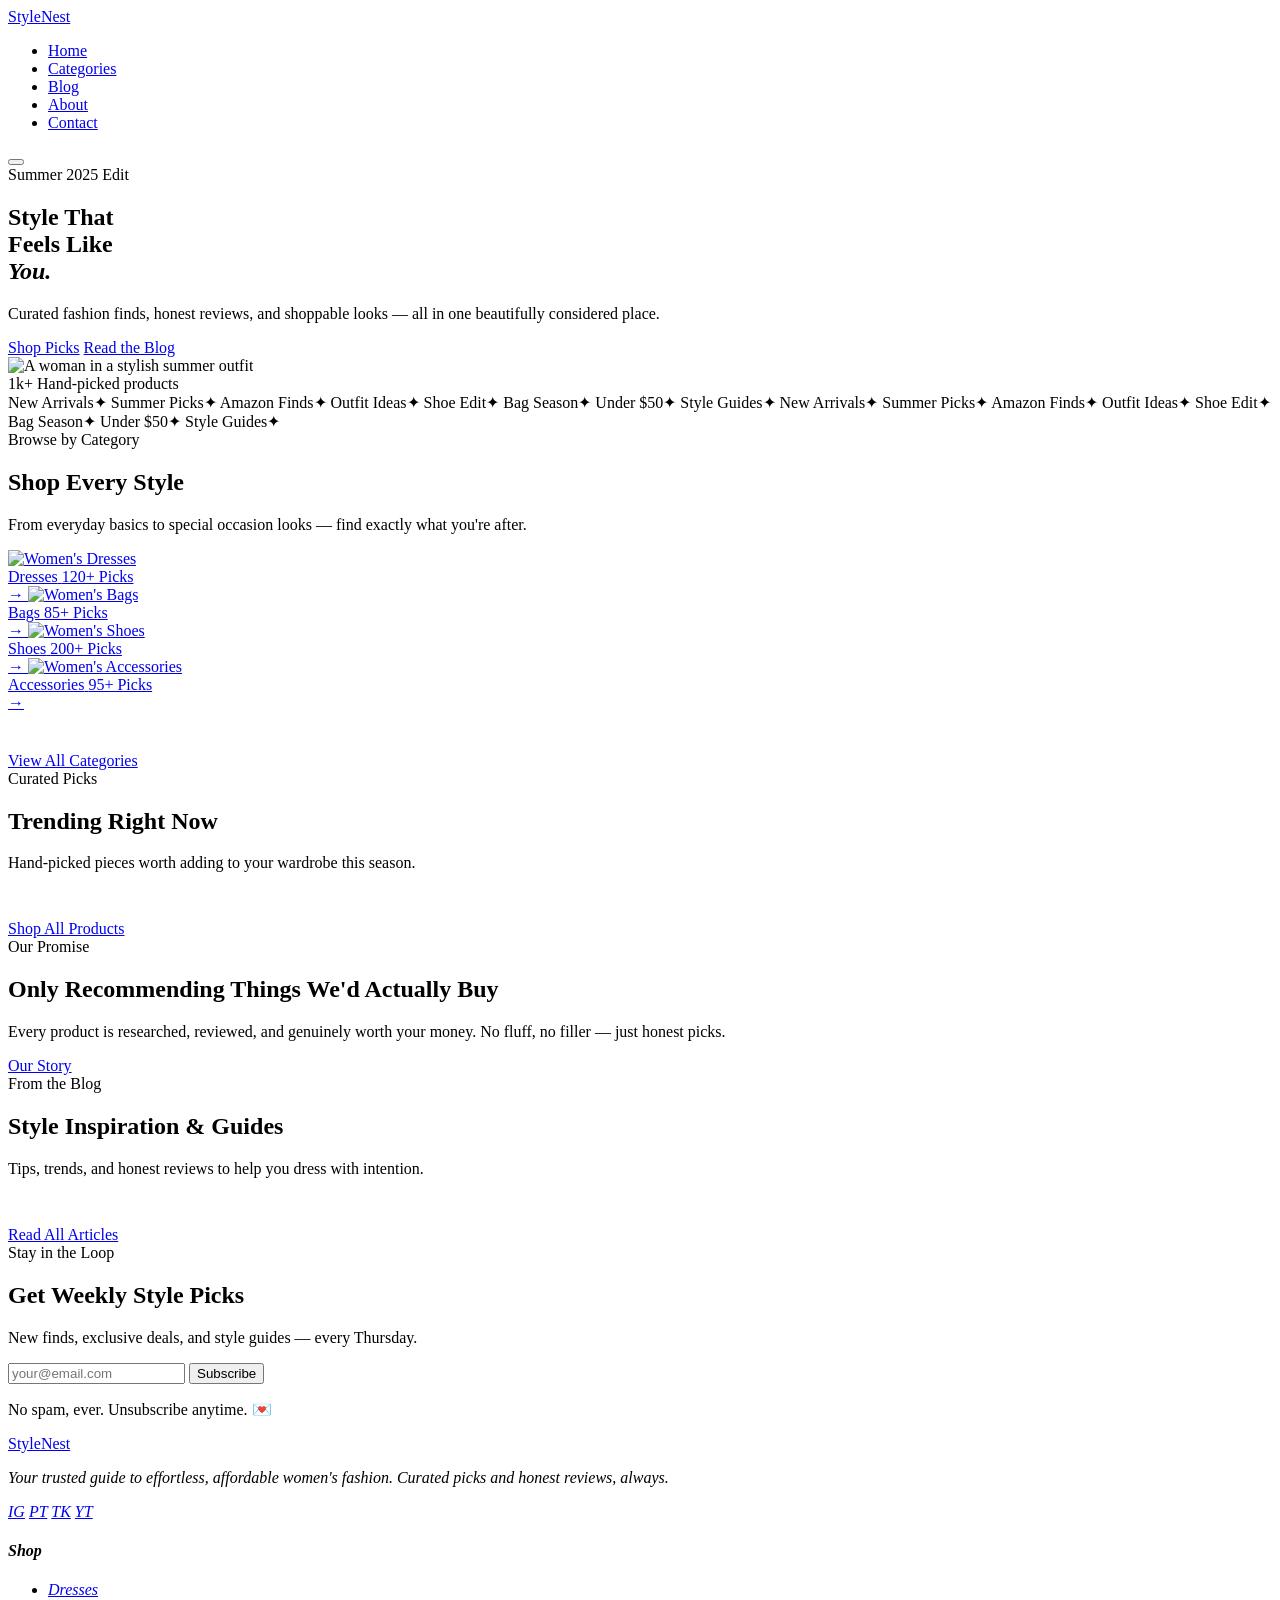
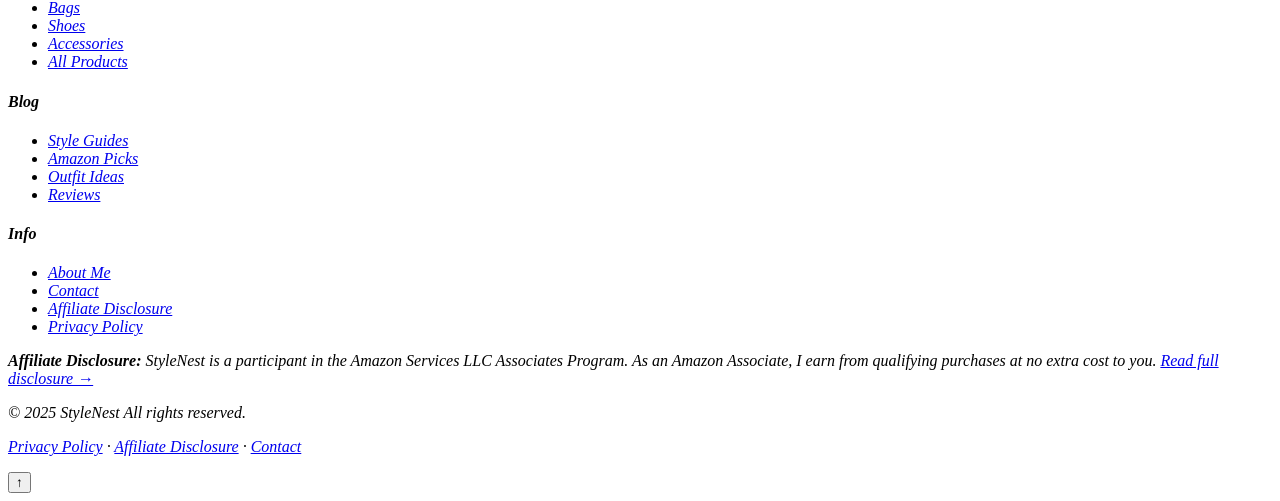
==== index.html @ e0bdcfa0 "Add files via upload" ====
<!DOCTYPE html>
<html lang="en">
<head>
  <meta charset="UTF-8">
  <meta name="viewport" content="width=device-width, initial-scale=1.0">
  <title>StyleNest — Women's Fashion Picks & Style Guides</title>
  <meta name="description" content="Discover the best women's fashion finds, honest reviews, and curated Amazon picks. Your go-to guide for effortless, affordable style.">
  <meta name="keywords" content="women's fashion, style guide, Amazon fashion picks, outfit ideas, affordable fashion">
  <meta name="author" content="StyleNest">
  <link rel="canonical" href="https://yourdomain.com/index.html">
  <meta property="og:title" content="StyleNest — Women's Fashion Picks & Style Guides">
  <meta property="og:description" content="Curated fashion finds and honest reviews to make getting dressed effortless.">
  <meta property="og:type" content="website">
  <meta property="og:url" content="https://yourdomain.com">
  <meta property="og:image" content="https://yourdomain.com/images/og-image.jpg">
  <link rel="preconnect" href="https://fonts.googleapis.com">
  <link rel="preconnect" href="https://fonts.gstatic.com" crossorigin>
  <link href="https://fonts.googleapis.com/css2?family=Cormorant+Garamond:ital,wght@0,300;0,400;0,600;1,300;1,400&family=Inter:wght@300;400;500;600&display=swap" rel="stylesheet">
  <link rel="stylesheet" href="css/style.css">
</head>
<body data-page="home">

  <!-- NAV -->
  <nav class="nav" aria-label="Main navigation">
    <div class="container">
      <div class="nav__inner">
        <a class="nav__logo" href="index.html"><span>Style</span>Nest</a>
        <ul class="nav__links" role="list">
          <li><a href="index.html">Home</a></li>
          <li><a href="categories.html">Categories</a></li>
          <li><a href="blog.html">Blog</a></li>
          <li><a href="about.html">About</a></li>
          <li><a href="contact.html">Contact</a></li>
        </ul>
        <button class="nav__toggle" aria-label="Toggle menu" aria-expanded="false">
          <span></span><span></span><span></span>
        </button>
      </div>
    </div>
  </nav>

  <main>

    <!-- HERO -->
    <section class="hero" aria-label="Hero banner">
      <div class="hero__text-col">
        <span class="hero__season">Summer 2025 Edit</span>
        <h1 class="hero__headline">Style That<br>Feels Like<br><em>You.</em></h1>
        <p class="hero__sub">Curated fashion finds, honest reviews, and shoppable looks — all in one beautifully considered place.</p>
        <div class="hero__actions">
          <a href="categories.html" class="btn btn--primary">Shop Picks</a>
          <a href="blog.html" class="btn btn--outline">Read the Blog</a>
        </div>
      </div>

      <div class="hero__visual-col">
        <!--
          ★ TO ADD YOUR HERO IMAGE: replace the placeholder div below with:
          <img class="hero__img" src="images/hero.jpg" alt="A woman in a stylish summer outfit">
        -->
        <img class="hero__img" src="images/hero.png" alt="A woman in a stylish summer outfit">

        <div class="hero__chip">
          <span class="hero__chip-num">1k+</span>
          <span class="hero__chip-label">Hand-picked products</span>
        </div>
      </div>
    </section>

    <!-- MARQUEE -->
    <div class="marquee-strip" aria-hidden="true">
      <div class="marquee-track">
        <span>New Arrivals</span><span class="dot">✦</span>
        <span>Summer Picks</span><span class="dot">✦</span>
        <span>Amazon Finds</span><span class="dot">✦</span>
        <span>Outfit Ideas</span><span class="dot">✦</span>
        <span>Shoe Edit</span><span class="dot">✦</span>
        <span>Bag Season</span><span class="dot">✦</span>
        <span>Under $50</span><span class="dot">✦</span>
        <span>Style Guides</span><span class="dot">✦</span>
        <span>New Arrivals</span><span class="dot">✦</span>
        <span>Summer Picks</span><span class="dot">✦</span>
        <span>Amazon Finds</span><span class="dot">✦</span>
        <span>Outfit Ideas</span><span class="dot">✦</span>
        <span>Shoe Edit</span><span class="dot">✦</span>
        <span>Bag Season</span><span class="dot">✦</span>
        <span>Under $50</span><span class="dot">✦</span>
        <span>Style Guides</span><span class="dot">✦</span>
      </div>
    </div>

    <!-- CATEGORIES -->
    <section class="section" aria-labelledby="categories-heading">
      <div class="container">
        <div class="section-header reveal">
          <span class="eyebrow">Browse by Category</span>
          <h2 id="categories-heading">Shop Every Style</h2>
          <p>From everyday basics to special occasion looks — find exactly what you're after.</p>
          <span class="section-header__line"></span>
        </div>

        <div class="categories__grid">
          <a href="categories.html?cat=dresses" class="cat-card reveal reveal-delay-1">
            <img src="images/dress.png" alt="Women's Dresses" class="category-image">
            <div class="cat-card__overlay">
              <div>
                <span class="cat-card__label">Dresses</span>
                <span class="cat-card__count">120+ Picks</span>
              </div>
            </div>
            <span class="cat-card__arrow">→</span>
          </a>
          <a href="categories.html?cat=bags" class="cat-card reveal reveal-delay-2">
            <img src="images/bag.png" alt="Women's Bags" class="category-image">
            <div class="cat-card__overlay">
              <div>
                <span class="cat-card__label">Bags</span>
                <span class="cat-card__count">85+ Picks</span>
              </div>
            </div>
            <span class="cat-card__arrow">→</span>
          </a>
          <a href="categories.html?cat=shoes" class="cat-card reveal reveal-delay-3">
            <img src="images/shoes.png" alt="Women's Shoes" class="category-image">
            <div class="cat-card__overlay">
              <div>
                <span class="cat-card__label">Shoes</span>
                <span class="cat-card__count">200+ Picks</span>
              </div>
            </div>
            <span class="cat-card__arrow">→</span>
          </a>
          <a href="categories.html?cat=accessories" class="cat-card reveal reveal-delay-4">
            <img src="images/accessories.png" alt="Women's Accessories" class="category-image">
            <div class="cat-card__overlay">
              <div>
                <span class="cat-card__label">Accessories</span>
                <span class="cat-card__count">95+ Picks</span>
              </div>
            </div>
            <span class="cat-card__arrow">→</span>
          </a>
        </div>

        <div class="text-center" style="margin-top:2.5rem;">
          <a href="categories.html" class="btn btn--outline">View All Categories</a>
        </div>
      </div>
    </section>

    <!-- FEATURED PRODUCTS -->
    <section class="section section--stone" aria-labelledby="products-heading">
      <div class="container">
        <div class="section-header reveal">
          <span class="eyebrow">Curated Picks</span>
          <h2 id="products-heading">Trending Right Now</h2>
          <p>Hand-picked pieces worth adding to your wardrobe this season.</p>
          <span class="section-header__line"></span>
        </div>
        <div class="products__grid" id="featured-products" aria-live="polite"></div>
        <div class="text-center" style="margin-top:3rem;">
          <a href="categories.html" class="btn btn--primary">Shop All Products</a>
        </div>
      </div>
    </section>

    <!-- EDITORIAL STRIP -->
    <div class="editorial-strip" aria-labelledby="editorial-heading">
      <div class="editorial-strip__inner reveal">
        <span class="eyebrow">Our Promise</span>
        <h2 id="editorial-heading">Only Recommending Things We'd Actually Buy</h2>
        <p>Every product is researched, reviewed, and genuinely worth your money. No fluff, no filler — just honest picks.</p>
        <a href="about.html" class="btn btn--ghost">Our Story</a>
      </div>
    </div>

    <!-- LATEST BLOG -->
    <section class="section" aria-labelledby="blog-heading">
      <div class="container">
        <div class="section-header reveal">
          <span class="eyebrow">From the Blog</span>
          <h2 id="blog-heading">Style Inspiration & Guides</h2>
          <p>Tips, trends, and honest reviews to help you dress with intention.</p>
          <span class="section-header__line"></span>
        </div>
        <div class="blog__grid" id="homepage-blog" aria-live="polite"></div>
        <div class="text-center" style="margin-top:3rem;">
          <a href="blog.html" class="btn btn--outline">Read All Articles</a>
        </div>
      </div>
    </section>

    <!-- NEWSLETTER -->
    <section class="section newsletter" aria-labelledby="newsletter-heading">
      <div class="container">
        <div class="newsletter__inner">
          <div class="reveal">
            <span class="eyebrow" style="display:block;margin-bottom:1rem;">Stay in the Loop</span>
            <h2 id="newsletter-heading">Get Weekly Style Picks</h2>
            <p style="margin-top:1rem;">New finds, exclusive deals, and style guides — every Thursday.</p>
          </div>
          <div class="reveal reveal-delay-2">
            <form class="newsletter__form" novalidate>
              <div class="newsletter__row">
                <input class="newsletter__input" type="email" placeholder="your@email.com" required aria-label="Email address">
                <button type="submit" class="btn btn--primary">Subscribe</button>
              </div>
              <p class="newsletter__note">No spam, ever. Unsubscribe anytime. 💌</p>
            </form>
          </div>
        </div>
      </div>
    </section>

  </main>

  <!-- FOOTER -->
  <footer class="footer">
    <div class="container">
      <div class="footer__grid">
        <div class="footer__brand">
          <a class="nav__logo" href="index.html">StyleNest <em style="font-style:italic;color:var(--accent);font-weight:300"></a>
          <p>Your trusted guide to effortless, affordable women's fashion. Curated picks and honest reviews, always.</p>
          <div class="footer__social">
            <a href="#" aria-label="Instagram">IG</a>
            <a href="#" aria-label="Pinterest">PT</a>
            <a href="#" aria-label="TikTok">TK</a>
            <a href="#" aria-label="YouTube">YT</a>
          </div>
        </div>
        <div class="footer__col">
          <h4>Shop</h4>
          <ul>
            <li><a href="categories.html?cat=dresses">Dresses</a></li>
            <li><a href="categories.html?cat=bags">Bags</a></li>
            <li><a href="categories.html?cat=shoes">Shoes</a></li>
            <li><a href="categories.html?cat=accessories">Accessories</a></li>
            <li><a href="categories.html">All Products</a></li>
          </ul>
        </div>
        <div class="footer__col">
          <h4>Blog</h4>
          <ul>
            <li><a href="blog.html">Style Guides</a></li>
            <li><a href="blog.html">Amazon Picks</a></li>
            <li><a href="blog.html">Outfit Ideas</a></li>
            <li><a href="blog.html">Reviews</a></li>
          </ul>
        </div>
        <div class="footer__col">
          <h4>Info</h4>
          <ul>
            <li><a href="about.html">About Me</a></li>
            <li><a href="contact.html">Contact</a></li>
            <li><a href="affiliate-disclosure.html">Affiliate Disclosure</a></li>
            <li><a href="privacy-policy.html">Privacy Policy</a></li>
          </ul>
        </div>
      </div>
      <div class="footer__disclosure">
        <strong>Affiliate Disclosure:</strong> StyleNest is a participant in the Amazon Services LLC Associates Program. As an Amazon Associate, I earn from qualifying purchases at no extra cost to you.
        <a href="affiliate-disclosure.html">Read full disclosure →</a>
      </div>
      <div class="footer__bottom">
        <p>© 2025 StyleNest All rights reserved.</p>
        <p>
          <a href="privacy-policy.html">Privacy Policy</a> ·
          <a href="affiliate-disclosure.html">Affiliate Disclosure</a> ·
          <a href="contact.html">Contact</a>
        </p>
      </div>
    </div>
  </footer>

  <button class="scroll-top" aria-label="Scroll to top">↑</button>
  <script src="js/main.js"></script>
</body>
</html>
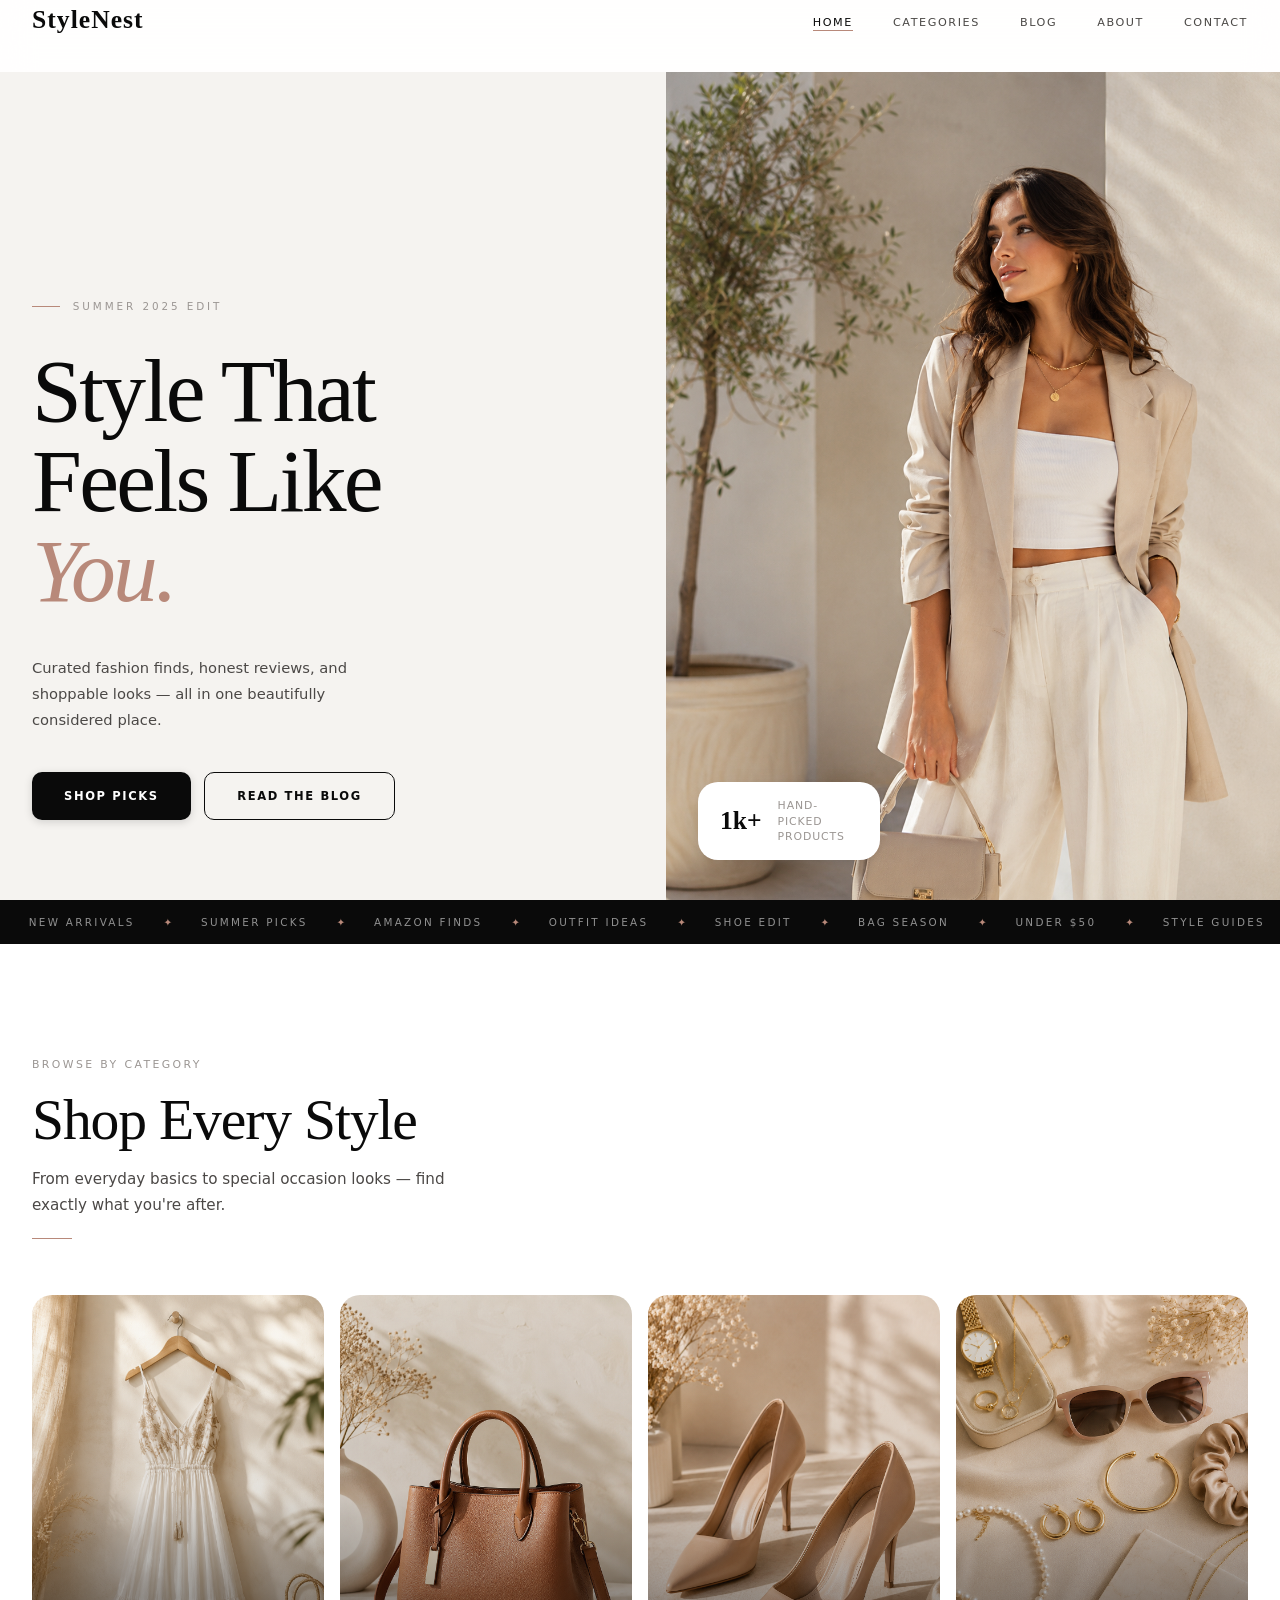
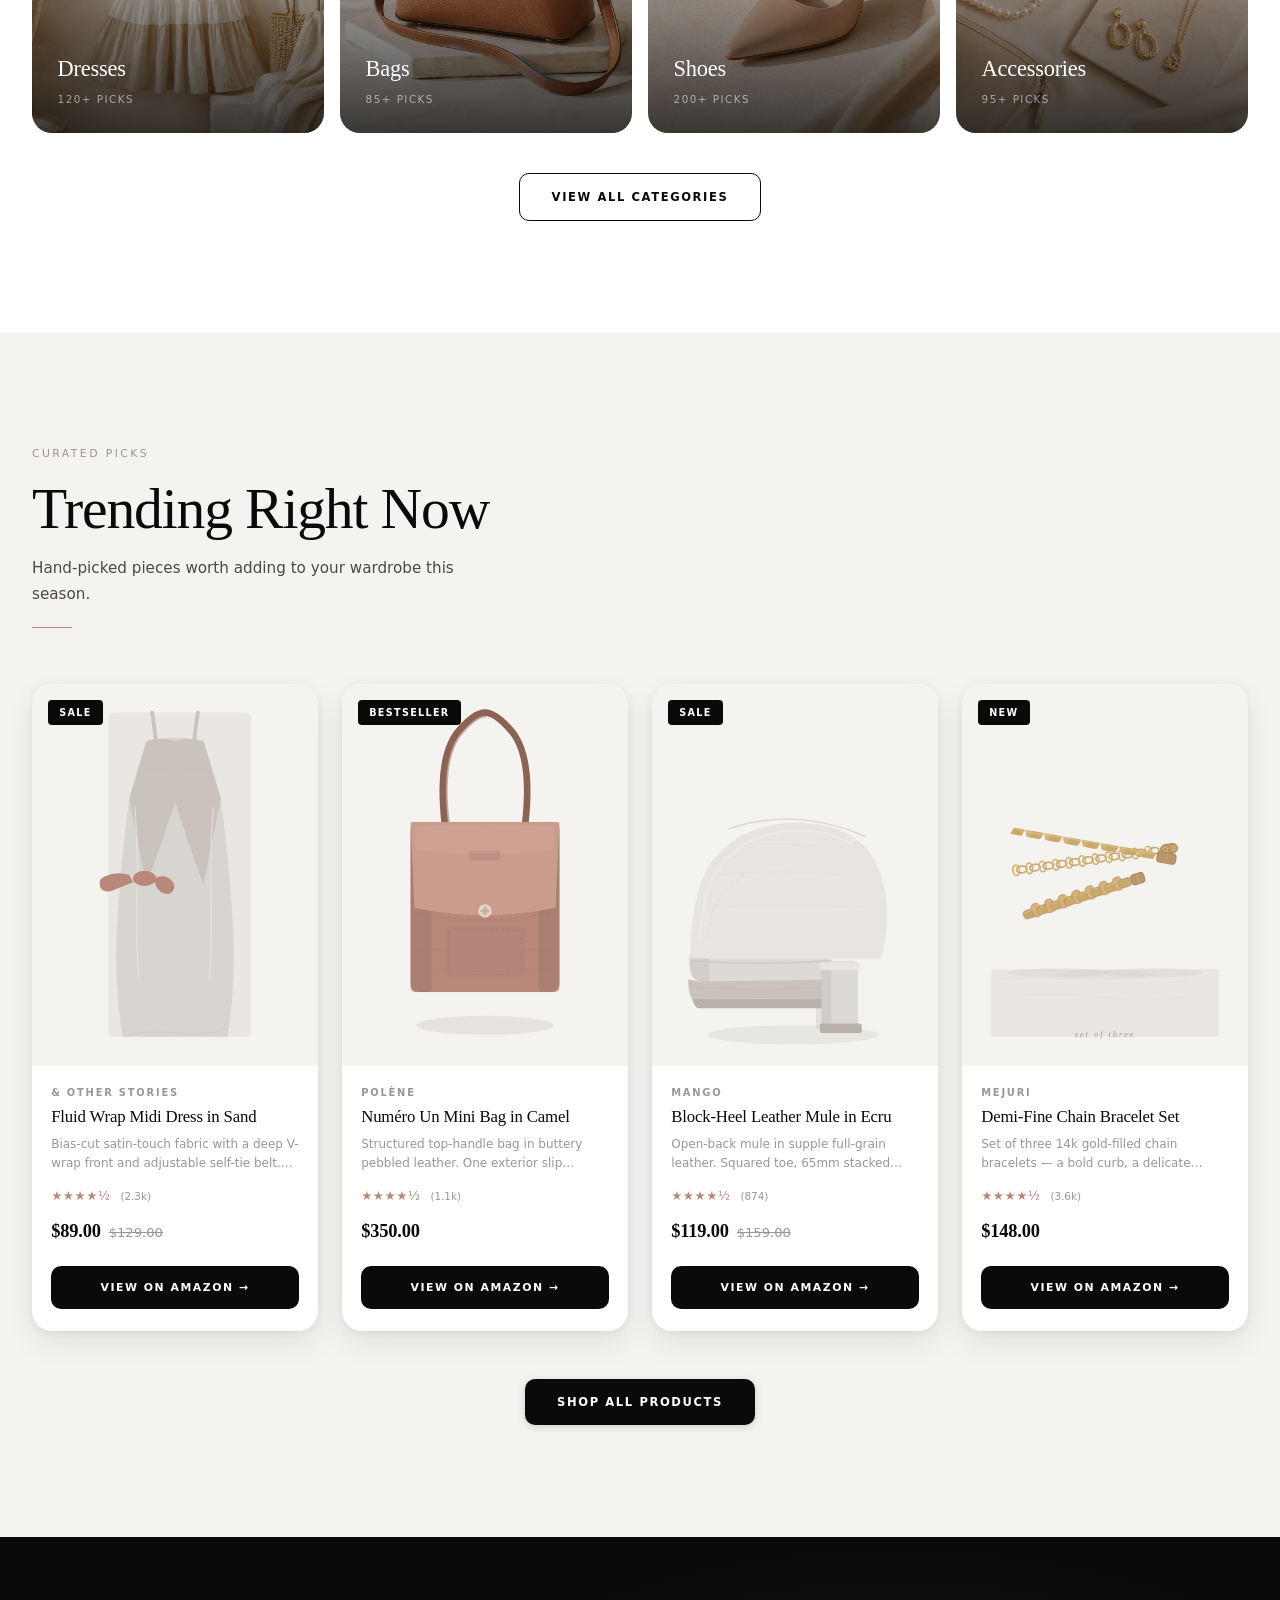
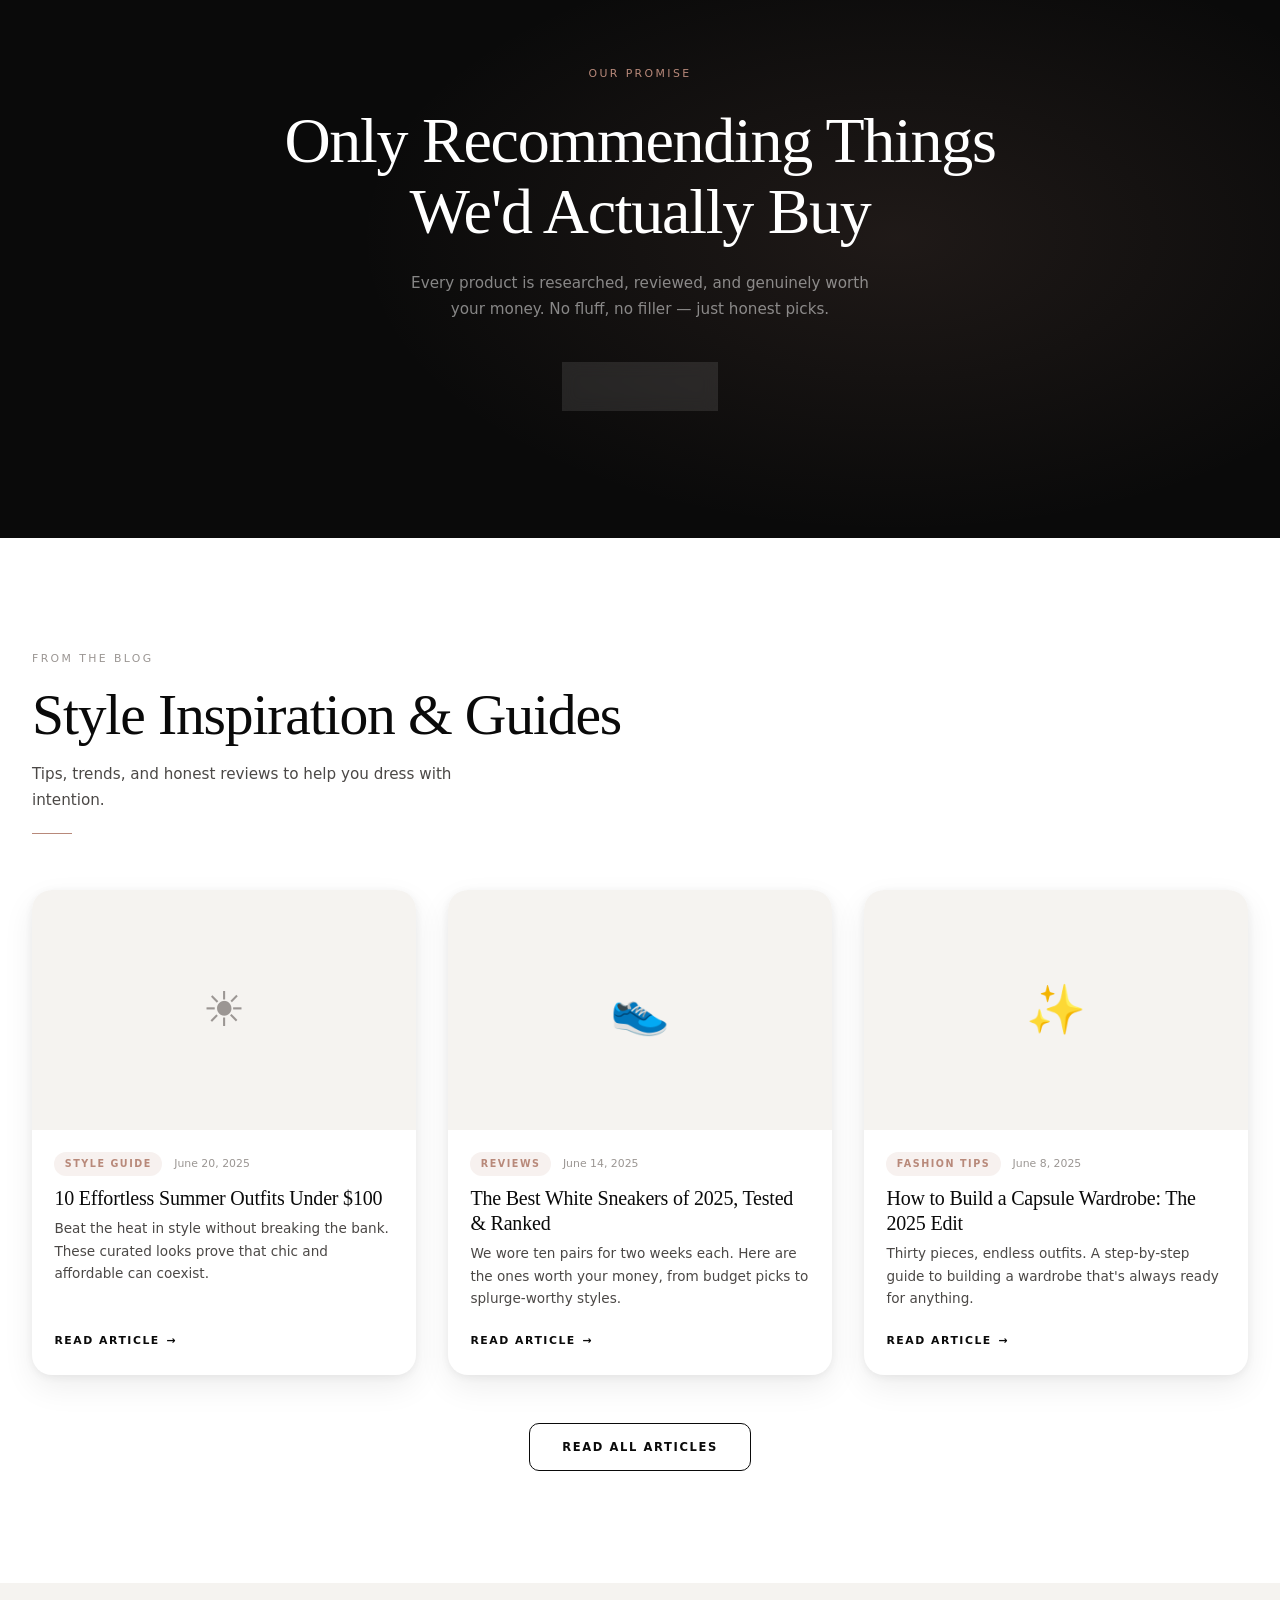
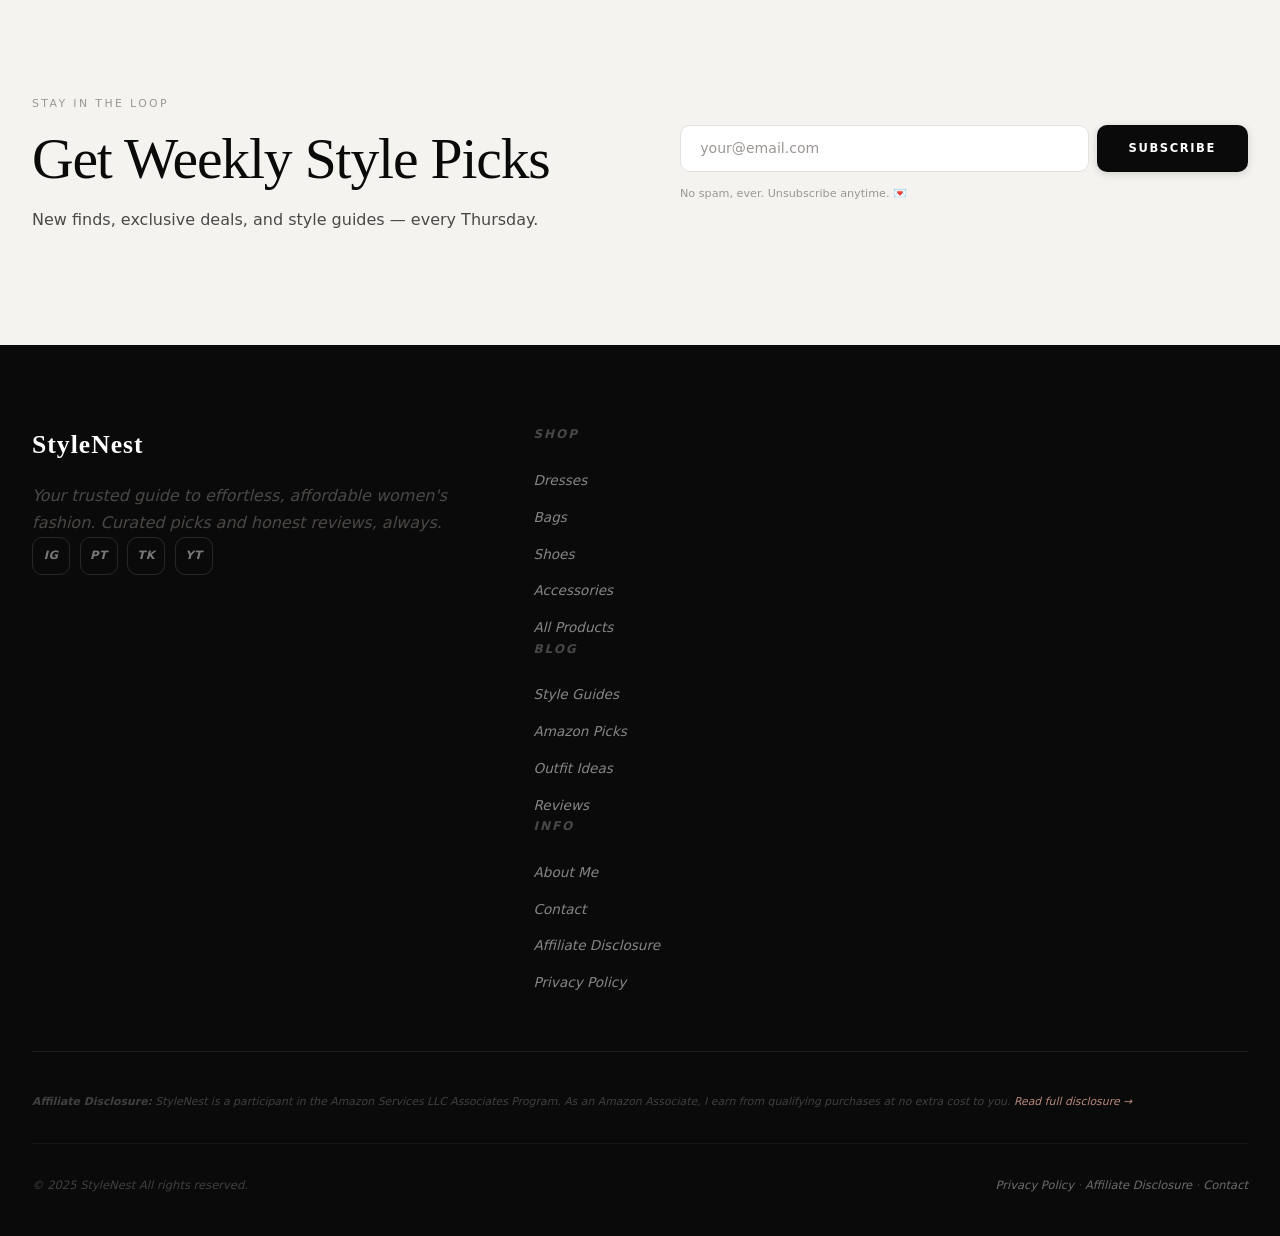
==== commit 3d7660a6: "Add files via upload" ====
--- a/index.html
+++ b/index.html
@@ -17,6 +17,9 @@
   <link rel="preconnect" href="https://fonts.gstatic.com" crossorigin>
   <link href="https://fonts.googleapis.com/css2?family=Cormorant+Garamond:ital,wght@0,300;0,400;0,600;1,300;1,400&family=Inter:wght@300;400;500;600&display=swap" rel="stylesheet">
   <link rel="stylesheet" href="css/style.css">
+
+<meta name="p:domain_verify" content="65c8466913f3f6f4c13b16059ec044c3" />
+
 </head>
 <body data-page="home">
 
--- a/css/style.css
+++ b/css/style.css
@@ -0,0 +1,1326 @@
+/* ============================================================
+   STYLE.CSS — Elle & Co. — Luxury Redesign
+   ============================================================
+   HOW TO EDIT:
+   - All brand colours are CSS variables at the top of :root.
+   - --accent is the single brand colour — change it to restyle.
+   - Fonts: Cormorant Garamond (display) + Inter (body)
+   ============================================================ */
+
+/* ── 1. DESIGN TOKENS ───────────────────────────────────────── */
+:root {
+  /* Palette */
+  --white:        #FFFFFF;
+  --near-black:   #0A0A0A;
+  --stone:        #F5F3F0;
+  --stone-mid:    #EAE7E3;
+  --stone-dark:   #D8D4CF;
+  --accent:       #B8897A;   /* single brand blush — edit to restyle */
+  --accent-light: #DEC4BC;
+  --text-primary: #0A0A0A;
+  --text-mid:     #4B4846;
+  --text-soft:    #9B9693;
+  --border:       #E4E1DD;
+
+  /* Type */
+  --font-display: 'Cormorant Garamond', 'Didot', 'Bodoni MT', Georgia, serif;
+  --font-body:    'Inter', system-ui, -apple-system, sans-serif;
+
+  /* Layout */
+  --max-w:     1280px;
+  --nav-h:     72px;
+  --radius-sm: 10px;
+  --radius-md: 20px;
+  --radius-lg: 28px;
+
+  /* Shadows */
+  --shadow-card:  0 2px 8px rgba(0,0,0,0.06), 0 12px 32px rgba(0,0,0,0.07);
+  --shadow-hover: 0 4px 16px rgba(0,0,0,0.08), 0 24px 56px rgba(0,0,0,0.13);
+
+  /* Easing */
+  --ease-out: cubic-bezier(0.16, 1, 0.3, 1);
+  --ease-in-out: cubic-bezier(0.4, 0, 0.2, 1);
+}
+
+/* ── 2. RESET ───────────────────────────────────────────────── */
+*, *::before, *::after { box-sizing: border-box; margin: 0; padding: 0; }
+html { scroll-behavior: smooth; font-size: 16px; }
+body {
+  font-family: var(--font-body);
+  background: var(--white);
+  color: var(--text-primary);
+  line-height: 1.6;
+  -webkit-font-smoothing: antialiased;
+  -moz-osx-font-smoothing: grayscale;
+  overflow-x: hidden;
+}
+img { display: block; max-width: 100%; height: auto; }
+a   { color: inherit; text-decoration: none; }
+ul  { list-style: none; }
+button { cursor: pointer; border: none; background: none; font-family: inherit; }
+
+/* ── 3. TYPOGRAPHY ──────────────────────────────────────────── */
+h1, h2, h3 {
+  font-family: var(--font-display);
+  font-weight: 400; /* Cormorant is beautiful at regular weight */
+  line-height: 1.08;
+  letter-spacing: -0.02em;
+}
+h1 { font-size: clamp(3rem, 8vw, 6.5rem); }
+h2 { font-size: clamp(2rem, 4.5vw, 3.8rem); }
+h3 { font-size: clamp(1.3rem, 2.5vw, 1.9rem); }
+h4 {
+  font-family: var(--font-body);
+  font-size: 0.75rem;
+  font-weight: 600;
+  letter-spacing: 0.16em;
+  text-transform: uppercase;
+}
+p { color: var(--text-mid); line-height: 1.7; }
+
+.eyebrow {
+  font-family: var(--font-body);
+  font-size: 0.68rem;
+  font-weight: 500;
+  letter-spacing: 0.22em;
+  text-transform: uppercase;
+  color: var(--text-soft);
+}
+
+/* ── 4. UTILITIES ───────────────────────────────────────────── */
+.container { max-width: var(--max-w); margin: 0 auto; padding: 0 2rem; }
+.section    { padding: 7rem 0; }
+.section--stone { background: var(--stone); }
+.section--dark  { background: var(--near-black); color: var(--white); }
+.text-center { text-align: center; }
+
+/* Section header */
+.section-header { margin-bottom: 3.5rem; }
+.section-header .eyebrow { margin-bottom: 1rem; display: block; }
+.section-header h2 { margin-bottom: 1rem; }
+.section-header p  { max-width: 440px; font-size: 0.95rem; }
+.section-header.text-center p { margin: 0 auto; }
+
+/* Divider line accent */
+.section-header__line {
+  display: block;
+  width: 40px;
+  height: 1px;
+  background: var(--accent);
+  margin: 1.2rem 0 0;
+}
+.section-header.text-center .section-header__line {
+  margin: 1.2rem auto 0;
+}
+
+/* ── 5. BUTTONS ─────────────────────────────────────────────── */
+.btn {
+  display: inline-flex;
+  align-items: center;
+  gap: 0.5rem;
+  padding: 0.85rem 2rem;
+  font-family: var(--font-body);
+  font-size: 0.72rem;
+  font-weight: 600;
+  letter-spacing: 0.14em;
+  text-transform: uppercase;
+  border-radius: var(--radius-sm);
+  transition: transform 0.22s var(--ease-out),
+              background 0.22s,
+              color 0.22s,
+              box-shadow 0.22s,
+              border-color 0.22s;
+  cursor: pointer;
+  white-space: nowrap;
+}
+.btn:hover { transform: translateY(-2px); }
+.btn:active { transform: translateY(0); }
+
+.btn--primary {
+  background: var(--near-black);
+  color: var(--white);
+  box-shadow: 0 2px 8px rgba(0,0,0,0.15);
+}
+.btn--primary:hover {
+  background: var(--accent);
+  box-shadow: 0 6px 20px rgba(184,137,122,0.35);
+}
+
+.btn--outline {
+  background: transparent;
+  color: var(--near-black);
+  border: 1.5px solid var(--near-black);
+}
+.btn--outline:hover {
+  background: var(--near-black);
+  color: var(--white);
+}
+
+.btn--ghost {
+  background: rgba(255,255,255,0.1);
+  color: var(--white);
+  border: 1.5px solid rgba(255,255,255,0.3);
+  backdrop-filter: blur(8px);
+}
+.btn--ghost:hover {
+  background: var(--white);
+  color: var(--near-black);
+  border-color: var(--white);
+}
+
+.btn--amazon {
+  width: 100%;
+  justify-content: center;
+  background: var(--near-black);
+  color: var(--white);
+  padding: 0.8rem 1.2rem;
+  font-size: 0.68rem;
+  border-radius: var(--radius-sm);
+}
+.btn--amazon:hover {
+  background: var(--accent);
+  box-shadow: 0 4px 16px rgba(184,137,122,0.3);
+}
+
+/* ── 6. NAVIGATION ──────────────────────────────────────────── */
+.nav {
+  position: fixed;
+  inset: 0 0 auto 0;
+  z-index: 200;
+  height: var(--nav-h);
+  background: rgba(255,255,255,0.92);
+  backdrop-filter: blur(16px) saturate(180%);
+  -webkit-backdrop-filter: blur(16px) saturate(180%);
+  border-bottom: 1px solid transparent;
+  transition: border-color 0.3s, background 0.3s;
+}
+.nav.scrolled {
+  border-bottom-color: var(--border);
+  background: rgba(255,255,255,0.98);
+}
+.nav__inner {
+  display: flex;
+  align-items: center;
+  justify-content: space-between;
+  height: 100%;
+}
+
+/* Logo */
+.nav__logo {
+  font-family: var(--font-display);
+  font-size: 1.6rem;
+  font-weight: 600;
+  letter-spacing: 0.04em;
+  color: var(--near-black);
+  flex-shrink: 0;
+}
+.nav__logo em {
+  font-style: italic;
+  font-weight: 300;
+  color: var(--accent);
+}
+
+/* Links */
+.nav__links {
+  display: flex;
+  align-items: center;
+  gap: 2.5rem;
+}
+.nav__links a {
+  font-size: 0.7rem;
+  font-weight: 500;
+  letter-spacing: 0.14em;
+  text-transform: uppercase;
+  color: var(--text-mid);
+  position: relative;
+  padding-bottom: 2px;
+  transition: color 0.2s;
+}
+.nav__links a::after {
+  content: '';
+  position: absolute;
+  bottom: 0; left: 0;
+  width: 100%; height: 1px;
+  background: var(--accent);
+  transform: scaleX(0);
+  transform-origin: left;
+  transition: transform 0.3s var(--ease-out);
+}
+.nav__links a:hover,
+.nav__links a.active { color: var(--near-black); }
+.nav__links a:hover::after,
+.nav__links a.active::after { transform: scaleX(1); }
+
+/* Hamburger */
+.nav__toggle {
+  display: none;
+  flex-direction: column;
+  justify-content: center;
+  gap: 5px;
+  width: 36px; height: 36px;
+}
+.nav__toggle span {
+  display: block;
+  height: 1.5px;
+  background: var(--near-black);
+  transition: transform 0.3s var(--ease-in-out), opacity 0.3s, width 0.3s;
+}
+.nav__toggle span:nth-child(1) { width: 24px; }
+.nav__toggle span:nth-child(2) { width: 16px; }
+.nav__toggle span:nth-child(3) { width: 20px; }
+.nav__toggle:hover span { width: 24px; }
+
+@media (max-width: 768px) {
+  .nav__toggle { display: flex; }
+  .nav__links {
+    position: fixed;
+    inset: var(--nav-h) 0 0 0;
+    background: var(--white);
+    flex-direction: column;
+    justify-content: center;
+    align-items: center;
+    gap: 2.8rem;
+    transform: translateX(100%);
+    transition: transform 0.4s var(--ease-out);
+    z-index: 199;
+  }
+  .nav__links.open { transform: translateX(0); }
+  .nav__links a {
+    font-size: 0.9rem;
+    letter-spacing: 0.2em;
+  }
+}
+
+/* ── 7. HERO ─────────────────────────────────────────────────── */
+/* Signature treatment: full viewport, image right,
+   oversized type with italic weight contrast */
+.hero {
+  position: relative;
+  min-height: 100svh;
+  padding-top: var(--nav-h);
+  display: grid;
+  grid-template-columns: 52% 48%;
+  overflow: hidden;
+  background: var(--stone);
+}
+
+.hero__text-col {
+  display: flex;
+  flex-direction: column;
+  justify-content: flex-end;
+  padding: 5rem 3.5rem 5rem 2rem;
+  position: relative;
+  z-index: 2;
+}
+.hero__season {
+  font-family: var(--font-body);
+  font-size: 0.65rem;
+  font-weight: 500;
+  letter-spacing: 0.28em;
+  text-transform: uppercase;
+  color: var(--text-soft);
+  margin-bottom: 2rem;
+  display: flex;
+  align-items: center;
+  gap: 0.8rem;
+}
+.hero__season::before {
+  content: '';
+  display: block;
+  width: 28px; height: 1px;
+  background: var(--accent);
+  flex-shrink: 0;
+}
+
+.hero__headline {
+  font-family: var(--font-display);
+  font-size: clamp(3.2rem, 7vw, 6.8rem);
+  font-weight: 300;
+  line-height: 1.0;
+  letter-spacing: -0.03em;
+  color: var(--near-black);
+  margin-bottom: 2.5rem;
+}
+.hero__headline em {
+  font-style: italic;
+  font-weight: 300;
+  color: var(--accent);
+}
+
+.hero__sub {
+  font-size: 0.92rem;
+  color: var(--text-mid);
+  max-width: 360px;
+  line-height: 1.75;
+  margin-bottom: 2.5rem;
+}
+
+.hero__actions { display: flex; gap: 0.85rem; flex-wrap: wrap; }
+
+/* Right column — image panel */
+.hero__visual-col {
+  position: relative;
+  background: var(--stone-mid);
+  overflow: hidden;
+}
+.hero__img {
+  width: 100%; height: 100%;
+  object-fit: cover;
+  display: block;
+}
+.hero__placeholder {
+  width: 100%; height: 100%;
+  min-height: 100%;
+  display: flex;
+  flex-direction: column;
+  align-items: center;
+  justify-content: center;
+  gap: 1rem;
+  background: linear-gradient(160deg, var(--accent-light) 0%, var(--stone-mid) 50%, var(--stone-dark) 100%);
+  color: var(--text-soft);
+  text-align: center;
+  padding: 2rem;
+  font-size: 0.82rem;
+  letter-spacing: 0.08em;
+}
+.hero__placeholder-icon {
+  font-size: 4rem;
+  opacity: 0.5;
+}
+
+/* Floating stat chip */
+.hero__chip {
+  position: absolute;
+  bottom: 2.5rem;
+  left: 2rem;
+  background: var(--white);
+  border-radius: var(--radius-md);
+  padding: 1rem 1.4rem;
+  display: flex;
+  align-items: center;
+  gap: 1rem;
+  box-shadow: var(--shadow-card);
+}
+.hero__chip-num {
+  font-family: var(--font-display);
+  font-size: 1.6rem;
+  font-weight: 600;
+  color: var(--near-black);
+  line-height: 1;
+}
+.hero__chip-label {
+  font-size: 0.68rem;
+  font-weight: 500;
+  letter-spacing: 0.08em;
+  color: var(--text-soft);
+  text-transform: uppercase;
+  line-height: 1.4;
+  max-width: 80px;
+}
+
+/* Hero load animation */
+@keyframes heroFadeUp {
+  from { opacity: 0; transform: translateY(28px); }
+  to   { opacity: 1; transform: translateY(0); }
+}
+.hero__season    { animation: heroFadeUp 0.7s var(--ease-out) 0.1s both; }
+.hero__headline  { animation: heroFadeUp 0.8s var(--ease-out) 0.22s both; }
+.hero__sub       { animation: heroFadeUp 0.8s var(--ease-out) 0.35s both; }
+.hero__actions   { animation: heroFadeUp 0.8s var(--ease-out) 0.46s both; }
+.hero__chip      { animation: heroFadeUp 0.7s var(--ease-out) 0.6s both; }
+
+@media (prefers-reduced-motion: reduce) {
+  .hero__season, .hero__headline, .hero__sub,
+  .hero__actions, .hero__chip { animation: none; }
+}
+
+@media (max-width: 900px) {
+  .hero {
+    grid-template-columns: 1fr;
+    min-height: auto;
+  }
+  .hero__visual-col { min-height: 65vw; order: -1; }
+  .hero__text-col {
+    padding: 2.5rem 1.5rem 3.5rem;
+    justify-content: flex-start;
+  }
+  .hero__headline { font-size: clamp(2.8rem, 10vw, 4.5rem); }
+}
+
+/* ── 8. MARQUEE ─────────────────────────────────────────────── */
+.marquee-strip {
+  background: var(--near-black);
+  padding: 0.85rem 0;
+  overflow: hidden;
+}
+.marquee-track {
+  display: flex;
+  gap: 0;
+  animation: marquee 28s linear infinite;
+  width: max-content;
+}
+.marquee-track span {
+  font-size: 0.65rem;
+  font-weight: 500;
+  letter-spacing: 0.22em;
+  text-transform: uppercase;
+  color: rgba(255,255,255,0.55);
+  padding: 0 1.8rem;
+  white-space: nowrap;
+}
+.marquee-track span.dot {
+  color: var(--accent);
+  padding: 0;
+  letter-spacing: 0;
+}
+@keyframes marquee {
+  from { transform: translateX(0); }
+  to   { transform: translateX(-50%); }
+}
+@media (prefers-reduced-motion: reduce) { .marquee-track { animation: none; } }
+
+/* ── 9. CATEGORIES GRID ─────────────────────────────────────── */
+.categories__grid {
+  display: grid;
+  grid-template-columns: repeat(4, 1fr);
+  gap: 1rem;
+}
+.cat-card {
+  position: relative;
+  overflow: hidden;
+  border-radius: var(--radius-md);
+  background: var(--stone-mid);
+  aspect-ratio: 2/3;
+  cursor: pointer;
+  display: block;
+}
+.cat-card__placeholder {
+  width: 100%; height: 100%;
+  display: flex;
+  align-items: center;
+  justify-content: center;
+  font-size: 3.5rem;
+  transition: transform 0.6s var(--ease-out);
+}
+.cat-card__img {
+  width: 100%; height: 100%;
+  object-fit: cover;
+  transition: transform 0.6s var(--ease-out);
+}
+.cat-card:hover .cat-card__img,
+.cat-card:hover .cat-card__placeholder { transform: scale(1.05); }
+
+.cat-card__overlay {
+  position: absolute;
+  inset: 0;
+  background: linear-gradient(to top,
+    rgba(10,10,10,0.78) 0%,
+    rgba(10,10,10,0.1) 55%,
+    transparent 100%);
+  display: flex;
+  align-items: flex-end;
+  padding: 1.6rem;
+  transition: background 0.4s;
+}
+.cat-card:hover .cat-card__overlay {
+  background: linear-gradient(to top,
+    rgba(10,10,10,0.88) 0%,
+    rgba(10,10,10,0.2) 60%,
+    transparent 100%);
+}
+.cat-card__label {
+  font-family: var(--font-display);
+  font-size: 1.4rem;
+  font-weight: 400;
+  color: var(--white);
+  display: block;
+  letter-spacing: -0.01em;
+}
+.cat-card__count {
+  display: block;
+  font-size: 0.65rem;
+  font-weight: 500;
+  letter-spacing: 0.14em;
+  text-transform: uppercase;
+  color: rgba(255,255,255,0.55);
+  margin-top: 0.25rem;
+}
+/* Arrow that appears on hover */
+.cat-card__arrow {
+  position: absolute;
+  top: 1.2rem; right: 1.2rem;
+  width: 36px; height: 36px;
+  background: var(--white);
+  border-radius: 50%;
+  display: flex;
+  align-items: center;
+  justify-content: center;
+  font-size: 0.8rem;
+  opacity: 0;
+  transform: scale(0.7) rotate(-45deg);
+  transition: opacity 0.3s var(--ease-out), transform 0.3s var(--ease-out);
+}
+.cat-card:hover .cat-card__arrow {
+  opacity: 1;
+  transform: scale(1) rotate(0deg);
+}
+
+@media (max-width: 768px) {
+  .categories__grid { grid-template-columns: repeat(2, 1fr); gap: 0.75rem; }
+}
+
+/* ── 10. PRODUCT CARDS ──────────────────────────────────────── */
+.products__grid {
+  display: grid;
+  grid-template-columns: repeat(auto-fill, minmax(250px, 1fr));
+  gap: 1.5rem;
+}
+.product-card {
+  background: var(--white);
+  border-radius: var(--radius-md);
+  overflow: hidden;
+  display: flex;
+  flex-direction: column;
+  box-shadow: var(--shadow-card);
+  transition: box-shadow 0.35s var(--ease-out), transform 0.35s var(--ease-out);
+}
+.product-card:hover {
+  box-shadow: var(--shadow-hover);
+  transform: translateY(-6px);
+}
+
+.product-card__img-wrap {
+  position: relative;
+  background: var(--stone);
+  aspect-ratio: 3/4;
+  overflow: hidden;
+}
+.product-card__img {
+  width: 100%; height: 100%;
+  object-fit: cover;
+  transition: transform 0.55s var(--ease-out);
+}
+.product-card:hover .product-card__img { transform: scale(1.06); }
+
+.product-card__img-placeholder {
+  width: 100%; height: 100%;
+  display: flex;
+  flex-direction: column;
+  align-items: center;
+  justify-content: center;
+  gap: 0.5rem;
+  color: var(--text-soft);
+  font-size: 2.8rem;
+  transition: transform 0.55s var(--ease-out);
+}
+.product-card:hover .product-card__img-placeholder { transform: scale(1.04); }
+
+.product-card__img-placeholder span {
+  font-family: var(--font-body);
+  font-size: 0.62rem;
+  letter-spacing: 0.14em;
+  text-transform: uppercase;
+  color: var(--text-soft);
+}
+
+/* Badge */
+.product-card__badge {
+  position: absolute;
+  top: 1rem; left: 1rem;
+  background: var(--near-black);
+  color: var(--white);
+  font-size: 0.6rem;
+  font-weight: 600;
+  letter-spacing: 0.14em;
+  text-transform: uppercase;
+  padding: 0.3rem 0.7rem;
+  border-radius: 4px;
+}
+/* Wishlist pill — appears on hover */
+.product-card__wish {
+  position: absolute;
+  top: 1rem; right: 1rem;
+  width: 34px; height: 34px;
+  background: var(--white);
+  border-radius: 50%;
+  display: flex;
+  align-items: center;
+  justify-content: center;
+  font-size: 0.9rem;
+  box-shadow: 0 2px 8px rgba(0,0,0,0.1);
+  opacity: 0;
+  transform: translateY(-4px);
+  transition: opacity 0.25s, transform 0.25s;
+  cursor: pointer;
+}
+.product-card:hover .product-card__wish { opacity: 1; transform: translateY(0); }
+
+/* Body */
+.product-card__body {
+  padding: 1.2rem 1.2rem 1.4rem;
+  display: flex;
+  flex-direction: column;
+  gap: 0.35rem;
+  flex: 1;
+}
+.product-card__brand {
+  font-size: 0.62rem;
+  font-weight: 600;
+  letter-spacing: 0.18em;
+  text-transform: uppercase;
+  color: var(--text-soft);
+}
+.product-card__title {
+  font-family: var(--font-display);
+  font-size: 1.05rem;
+  font-weight: 400;
+  line-height: 1.3;
+  color: var(--text-primary);
+  letter-spacing: -0.01em;
+}
+.product-card__stars {
+  font-size: 0.78rem;
+  color: var(--accent);
+  letter-spacing: 0.04em;
+}
+.product-card__rating-count {
+  font-size: 0.65rem;
+  color: var(--text-soft);
+  margin-left: 0.3rem;
+  font-weight: 500;
+}
+.product-card__price-row {
+  display: flex;
+  align-items: baseline;
+  gap: 0.5rem;
+  margin-top: 0.2rem;
+}
+.product-card__price {
+  font-family: var(--font-display);
+  font-size: 1.15rem;
+  font-weight: 600;
+  color: var(--text-primary);
+  letter-spacing: -0.01em;
+}
+.product-card__original {
+  font-size: 0.82rem;
+  color: var(--text-soft);
+  text-decoration: line-through;
+}
+.product-card__cta { margin-top: auto; padding-top: 0.9rem; }
+
+/* ── 11. BLOG CARDS ─────────────────────────────────────────── */
+.blog__grid {
+  display: grid;
+  grid-template-columns: repeat(auto-fill, minmax(300px, 1fr));
+  gap: 2rem;
+}
+.blog-card {
+  display: flex;
+  flex-direction: column;
+  border-radius: var(--radius-md);
+  overflow: hidden;
+  background: var(--white);
+  box-shadow: var(--shadow-card);
+  transition: transform 0.35s var(--ease-out), box-shadow 0.35s var(--ease-out);
+}
+.blog-card:hover {
+  transform: translateY(-5px);
+  box-shadow: var(--shadow-hover);
+}
+.blog-card__img-wrap {
+  aspect-ratio: 16/10;
+  overflow: hidden;
+  background: var(--stone);
+  flex-shrink: 0;
+}
+.blog-card__img {
+  width: 100%; height: 100%;
+  object-fit: cover;
+  transition: transform 0.55s var(--ease-out);
+}
+.blog-card:hover .blog-card__img { transform: scale(1.05); }
+.blog-card__img-placeholder {
+  width: 100%; height: 100%;
+  display: flex;
+  align-items: center;
+  justify-content: center;
+  font-size: 3rem;
+  color: var(--text-soft);
+  transition: transform 0.55s var(--ease-out);
+}
+.blog-card:hover .blog-card__img-placeholder { transform: scale(1.04); }
+
+.blog-card__body { padding: 1.4rem 1.4rem 1.6rem; display: flex; flex-direction: column; gap: 0.4rem; flex: 1; }
+.blog-card__meta { display: flex; align-items: center; gap: 0.75rem; margin-bottom: 0.25rem; }
+.blog-card__tag {
+  font-size: 0.6rem;
+  font-weight: 600;
+  letter-spacing: 0.16em;
+  text-transform: uppercase;
+  color: var(--accent);
+  background: color-mix(in srgb, var(--accent) 12%, transparent);
+  padding: 0.25rem 0.65rem;
+  border-radius: 100px;
+}
+.blog-card__date { font-size: 0.68rem; color: var(--text-soft); }
+.blog-card__title {
+  font-family: var(--font-display);
+  font-size: 1.25rem;
+  font-weight: 400;
+  line-height: 1.25;
+  color: var(--text-primary);
+  letter-spacing: -0.01em;
+  transition: color 0.2s;
+}
+.blog-card:hover .blog-card__title { color: var(--accent); }
+.blog-card__excerpt { font-size: 0.85rem; color: var(--text-mid); line-height: 1.65; flex: 1; }
+.blog-card__read-more {
+  margin-top: 1rem;
+  font-size: 0.68rem;
+  font-weight: 600;
+  letter-spacing: 0.14em;
+  text-transform: uppercase;
+  color: var(--near-black);
+  display: inline-flex;
+  align-items: center;
+  gap: 0.4rem;
+  transition: color 0.2s, gap 0.2s;
+}
+.blog-card__read-more::after { content: '→'; }
+.blog-card:hover .blog-card__read-more { color: var(--accent); gap: 0.65rem; }
+
+/* ── 12. NEWSLETTER ─────────────────────────────────────────── */
+.newsletter { background: var(--stone); }
+.newsletter__inner {
+  display: grid;
+  grid-template-columns: 1fr 1fr;
+  gap: 5rem;
+  align-items: center;
+}
+.newsletter__form { display: flex; flex-direction: column; gap: 0.75rem; }
+.newsletter__row  { display: flex; gap: 0.5rem; }
+.newsletter__input {
+  flex: 1;
+  padding: 0.9rem 1.2rem;
+  border: 1.5px solid var(--border);
+  border-radius: var(--radius-sm);
+  background: var(--white);
+  font-family: var(--font-body);
+  font-size: 0.88rem;
+  color: var(--text-primary);
+  outline: none;
+  transition: border-color 0.2s, box-shadow 0.2s;
+}
+.newsletter__input::placeholder { color: var(--text-soft); }
+.newsletter__input:focus {
+  border-color: var(--accent);
+  box-shadow: 0 0 0 3px color-mix(in srgb, var(--accent) 15%, transparent);
+}
+.newsletter__note { font-size: 0.7rem; color: var(--text-soft); }
+
+@media (max-width: 768px) {
+  .newsletter__inner { grid-template-columns: 1fr; gap: 2.5rem; }
+  .newsletter__row   { flex-direction: column; }
+}
+
+/* ── 13. EDITORIAL STRIP ────────────────────────────────────── */
+.editorial-strip {
+  background: var(--near-black);
+  padding: 8rem 0;
+  position: relative;
+  overflow: hidden;
+}
+.editorial-strip::before {
+  content: '';
+  position: absolute;
+  inset: 0;
+  background: radial-gradient(ellipse 60% 70% at 70% 50%, rgba(184,137,122,0.12) 0%, transparent 70%);
+  pointer-events: none;
+}
+.editorial-strip__inner {
+  position: relative;
+  max-width: 780px;
+  margin: 0 auto;
+  text-align: center;
+  padding: 0 2rem;
+}
+.editorial-strip .eyebrow { color: var(--accent); margin-bottom: 1.5rem; display: block; }
+.editorial-strip h2 {
+  color: var(--white);
+  font-size: clamp(2.2rem, 5vw, 4rem);
+  line-height: 1.1;
+  margin-bottom: 1.5rem;
+}
+.editorial-strip p { color: rgba(255,255,255,0.5); font-size: 0.95rem; max-width: 460px; margin: 0 auto 2.5rem; }
+
+/* ── 14. FOOTER ─────────────────────────────────────────────── */
+.footer { background: var(--near-black); color: var(--white); padding: 5rem 0 2.5rem; }
+.footer__grid {
+  display: grid;
+  grid-template-columns: 2.2fr 1fr 1fr 1fr;
+  gap: 3rem;
+  padding-bottom: 3.5rem;
+  border-bottom: 1px solid rgba(255,255,255,0.07);
+  margin-bottom: 2.5rem;
+}
+.footer__brand .nav__logo { color: var(--white); display: block; margin-bottom: 1rem; }
+.footer__brand > p { font-size: 0.85rem; color: rgba(255,255,255,0.38); line-height: 1.75; margin-bottom: 1.8rem; }
+.footer__social { display: flex; gap: 0.6rem; }
+.footer__social a {
+  width: 38px; height: 38px;
+  border: 1px solid rgba(255,255,255,0.12);
+  border-radius: var(--radius-sm);
+  display: flex;
+  align-items: center;
+  justify-content: center;
+  font-size: 0.72rem;
+  font-weight: 600;
+  color: rgba(255,255,255,0.45);
+  letter-spacing: 0.04em;
+  transition: border-color 0.2s, color 0.2s, background 0.2s;
+}
+.footer__social a:hover {
+  border-color: var(--accent);
+  color: var(--white);
+  background: rgba(184,137,122,0.15);
+}
+.footer h4 { color: rgba(255,255,255,0.25); margin-bottom: 1.4rem; }
+.footer__col ul { display: flex; flex-direction: column; gap: 0.7rem; }
+.footer__col ul a {
+  font-size: 0.85rem;
+  color: rgba(255,255,255,0.5);
+  transition: color 0.2s;
+}
+.footer__col ul a:hover { color: var(--white); }
+
+.footer__disclosure {
+  font-size: 0.68rem;
+  color: rgba(255,255,255,0.22);
+  line-height: 1.8;
+  margin-bottom: 2rem;
+  padding-bottom: 2rem;
+  border-bottom: 1px solid rgba(255,255,255,0.05);
+}
+.footer__disclosure a { color: var(--accent); }
+.footer__bottom {
+  display: flex;
+  justify-content: space-between;
+  align-items: center;
+  flex-wrap: wrap;
+  gap: 1rem;
+}
+.footer__bottom p { font-size: 0.72rem; color: rgba(255,255,255,0.22); }
+.footer__bottom a { color: rgba(255,255,255,0.4); transition: color 0.2s; }
+.footer__bottom a:hover { color: var(--accent); }
+
+@media (max-width: 900px) { .footer__grid { grid-template-columns: 1fr 1fr; } }
+@media (max-width: 480px) { .footer__grid { grid-template-columns: 1fr; } }
+
+/* ── 15. PAGE HERO (interior pages) ────────────────────────── */
+.page-hero {
+  padding: calc(var(--nav-h) + 5rem) 0 4rem;
+  background: var(--stone);
+  position: relative;
+  overflow: hidden;
+}
+.page-hero::after {
+  content: '';
+  position: absolute;
+  bottom: 0; left: 0; right: 0;
+  height: 1px;
+  background: var(--border);
+}
+.page-hero__breadcrumb {
+  font-size: 0.65rem;
+  letter-spacing: 0.16em;
+  text-transform: uppercase;
+  color: var(--text-soft);
+  margin-bottom: 1.5rem;
+  display: flex;
+  align-items: center;
+  gap: 0.5rem;
+}
+.page-hero__breadcrumb a { color: var(--accent); }
+.page-hero__breadcrumb::before {
+  content: '—';
+  color: var(--stone-dark);
+}
+.page-hero h1 {
+  font-size: clamp(2.5rem, 6vw, 5rem);
+  margin-bottom: 1rem;
+  font-weight: 300;
+}
+.page-hero > .container > p { font-size: 1rem; max-width: 520px; }
+
+/* ── 16. BLOG PAGE ──────────────────────────────────────────── */
+.blog-layout {
+  display: grid;
+  grid-template-columns: 1fr 300px;
+  gap: 4.5rem;
+  align-items: start;
+}
+.blog-filter {
+  display: flex;
+  gap: 0.4rem;
+  flex-wrap: wrap;
+  margin-bottom: 2.5rem;
+}
+.filter-btn {
+  padding: 0.45rem 1.1rem;
+  font-family: var(--font-body);
+  font-size: 0.68rem;
+  font-weight: 600;
+  letter-spacing: 0.12em;
+  text-transform: uppercase;
+  border: 1.5px solid var(--border);
+  border-radius: 100px;
+  color: var(--text-mid);
+  background: var(--white);
+  transition: all 0.2s;
+}
+.filter-btn:hover,
+.filter-btn.active {
+  border-color: var(--near-black);
+  background: var(--near-black);
+  color: var(--white);
+}
+
+/* Sidebar */
+.sidebar { position: sticky; top: calc(var(--nav-h) + 1.5rem); }
+.sidebar__block {
+  background: var(--stone);
+  border-radius: var(--radius-md);
+  padding: 1.6rem;
+  margin-bottom: 1.2rem;
+}
+.sidebar__block h4 {
+  color: var(--text-primary);
+  margin-bottom: 1.2rem;
+  padding-bottom: 0.85rem;
+  border-bottom: 1px solid var(--border);
+  font-size: 0.65rem;
+  letter-spacing: 0.18em;
+}
+.sidebar__tags { display: flex; flex-wrap: wrap; gap: 0.4rem; }
+.sidebar__tag {
+  font-size: 0.65rem;
+  font-weight: 500;
+  letter-spacing: 0.08em;
+  padding: 0.3rem 0.8rem;
+  border: 1px solid var(--border);
+  border-radius: 100px;
+  color: var(--text-mid);
+  cursor: pointer;
+  transition: all 0.2s;
+  background: var(--white);
+}
+.sidebar__tag:hover { border-color: var(--accent); color: var(--accent); }
+.sidebar__recent { display: flex; flex-direction: column; gap: 1rem; }
+.sidebar__recent-item { display: flex; gap: 0.85rem; align-items: flex-start; }
+.sidebar__recent-img {
+  width: 52px; height: 52px;
+  background: var(--stone-mid);
+  border-radius: var(--radius-sm);
+  flex-shrink: 0;
+  display: flex; align-items: center; justify-content: center;
+  font-size: 1.4rem;
+}
+.sidebar__recent-title {
+  font-family: var(--font-display);
+  font-size: 0.88rem;
+  line-height: 1.3;
+  color: var(--text-primary);
+}
+.sidebar__recent-date { font-size: 0.65rem; color: var(--text-soft); margin-top: 0.2rem; }
+
+@media (max-width: 960px) {
+  .blog-layout { grid-template-columns: 1fr; }
+  .sidebar { position: static; }
+}
+
+/* ── 17. CATEGORIES PAGE ────────────────────────────────────── */
+.cat-full-grid {
+  display: grid;
+  grid-template-columns: repeat(auto-fill, minmax(280px, 1fr));
+  gap: 1.2rem;
+}
+.cat-full-card {
+  border-radius: var(--radius-md);
+  border: 1px solid var(--border);
+  padding: 2rem;
+  display: flex;
+  flex-direction: column;
+  gap: 0.75rem;
+  background: var(--white);
+  transition: box-shadow 0.3s var(--ease-out), transform 0.3s var(--ease-out), border-color 0.3s;
+  cursor: pointer;
+}
+.cat-full-card:hover {
+  box-shadow: var(--shadow-hover);
+  transform: translateY(-4px);
+  border-color: transparent;
+}
+.cat-full-card__icon { font-size: 2.2rem; }
+.cat-full-card h3 {
+  font-size: 1.4rem;
+  font-weight: 400;
+  letter-spacing: -0.01em;
+}
+.cat-full-card p { font-size: 0.85rem; line-height: 1.65; }
+.cat-full-card__link {
+  margin-top: 0.5rem;
+  font-size: 0.65rem;
+  font-weight: 600;
+  letter-spacing: 0.14em;
+  text-transform: uppercase;
+  color: var(--accent);
+  display: inline-flex;
+  align-items: center;
+  gap: 0.35rem;
+  transition: gap 0.2s;
+}
+.cat-full-card:hover .cat-full-card__link { gap: 0.6rem; }
+
+/* ── 18. ABOUT PAGE ─────────────────────────────────────────── */
+.about-grid {
+  display: grid;
+  grid-template-columns: 1fr 1fr;
+  gap: 6rem;
+  align-items: center;
+}
+.about-img-wrap {
+  background: var(--stone);
+  aspect-ratio: 4/5;
+  border-radius: var(--radius-lg);
+  overflow: hidden;
+  display: flex;
+  align-items: center;
+  justify-content: center;
+  font-size: 6rem;
+}
+.about-values { margin-top: 3rem; }
+.about-values h3 { margin-bottom: 1.8rem; font-size: 1.6rem; }
+.value-list { display: flex; flex-direction: column; gap: 1.4rem; }
+.value-item { display: flex; gap: 1.1rem; align-items: flex-start; }
+.value-icon {
+  font-size: 1.2rem;
+  flex-shrink: 0;
+  margin-top: 0.1rem;
+  width: 36px; height: 36px;
+  background: color-mix(in srgb, var(--accent) 12%, transparent);
+  border-radius: var(--radius-sm);
+  display: flex; align-items: center; justify-content: center;
+}
+.value-item h4 { font-size: 0.75rem; margin-bottom: 0.2rem; letter-spacing: 0.12em; }
+.value-item p  { font-size: 0.85rem; }
+
+@media (max-width: 768px) {
+  .about-grid { grid-template-columns: 1fr; gap: 3rem; }
+}
+
+/* ── 19. CONTACT PAGE ───────────────────────────────────────── */
+.contact-grid {
+  display: grid;
+  grid-template-columns: 1fr 1.6fr;
+  gap: 6rem;
+}
+.contact-info__item {
+  display: flex;
+  gap: 1rem;
+  margin-bottom: 2rem;
+  align-items: flex-start;
+}
+.contact-info__icon {
+  font-size: 1.1rem;
+  flex-shrink: 0;
+  width: 40px; height: 40px;
+  background: var(--stone);
+  border-radius: var(--radius-sm);
+  display: flex; align-items: center; justify-content: center;
+}
+
+.contact-form { display: flex; flex-direction: column; gap: 1.2rem; }
+.form-row { display: grid; grid-template-columns: 1fr 1fr; gap: 1rem; }
+.form-group { display: flex; flex-direction: column; gap: 0.5rem; }
+.form-group label {
+  font-size: 0.65rem;
+  font-weight: 600;
+  letter-spacing: 0.16em;
+  text-transform: uppercase;
+  color: var(--text-soft);
+}
+.form-group input,
+.form-group select,
+.form-group textarea {
+  padding: 0.9rem 1.1rem;
+  border: 1.5px solid var(--border);
+  border-radius: var(--radius-sm);
+  background: var(--white);
+  font-family: var(--font-body);
+  font-size: 0.9rem;
+  color: var(--text-primary);
+  outline: none;
+  transition: border-color 0.2s, box-shadow 0.2s;
+  resize: vertical;
+}
+.form-group input::placeholder,
+.form-group textarea::placeholder { color: var(--text-soft); }
+.form-group input:focus,
+.form-group select:focus,
+.form-group textarea:focus {
+  border-color: var(--accent);
+  box-shadow: 0 0 0 3px color-mix(in srgb, var(--accent) 15%, transparent);
+}
+
+@media (max-width: 900px) {
+  .contact-grid { grid-template-columns: 1fr; gap: 3.5rem; }
+  .form-row { grid-template-columns: 1fr; }
+}
+
+/* ── 20. LEGAL PAGES ────────────────────────────────────────── */
+.legal-content { max-width: 740px; }
+.legal-content h2 {
+  font-family: var(--font-display);
+  font-size: 1.5rem;
+  font-weight: 400;
+  margin: 3rem 0 0.85rem;
+  padding-top: 3rem;
+  border-top: 1px solid var(--border);
+  letter-spacing: -0.01em;
+}
+.legal-content h2:first-of-type { margin-top: 0; padding-top: 0; border-top: none; }
+.legal-content p  { margin-bottom: 1rem; font-size: 0.93rem; line-height: 1.8; }
+.legal-content ul { margin: 0.5rem 0 1rem 1.5rem; list-style: disc; }
+.legal-content ul li { font-size: 0.93rem; color: var(--text-mid); margin-bottom: 0.5rem; line-height: 1.7; }
+.legal-content a   { color: var(--accent); text-decoration: underline; text-underline-offset: 2px; }
+.legal-last-updated { font-size: 0.72rem; color: var(--text-soft); margin-bottom: 2.5rem; }
+
+/* ── 21. TOAST ──────────────────────────────────────────────── */
+.toast {
+  position: fixed;
+  bottom: 2rem; right: 2rem;
+  background: var(--near-black);
+  color: var(--white);
+  padding: 1rem 1.5rem;
+  font-size: 0.85rem;
+  border-radius: var(--radius-sm);
+  border-left: 3px solid var(--accent);
+  transform: translateY(120%);
+  opacity: 0;
+  transition: transform 0.4s var(--ease-out), opacity 0.4s;
+  z-index: 999;
+  max-width: 300px;
+  box-shadow: var(--shadow-hover);
+}
+.toast.show { transform: translateY(0); opacity: 1; }
+
+/* ── 22. SCROLL-TO-TOP ──────────────────────────────────────── */
+.scroll-top {
+  position: fixed;
+  bottom: 2rem; left: 2rem;
+  width: 44px; height: 44px;
+  background: var(--near-black);
+  color: var(--white);
+  border-radius: 50%;
+  font-size: 1rem;
+  display: flex;
+  align-items: center;
+  justify-content: center;
+  box-shadow: 0 4px 16px rgba(0,0,0,0.2);
+  opacity: 0;
+  transform: translateY(12px);
+  transition: opacity 0.3s, transform 0.3s, background 0.2s;
+  z-index: 90;
+}
+.scroll-top.visible { opacity: 1; transform: translateY(0); }
+.scroll-top:hover { background: var(--accent); }
+
+/* ── 23. REVEAL ANIMATIONS ──────────────────────────────────── */
+.reveal {
+  opacity: 0;
+  transform: translateY(28px);
+  transition: opacity 0.7s var(--ease-out), transform 0.7s var(--ease-out);
+}
+.reveal.visible { opacity: 1; transform: translateY(0); }
+.reveal-delay-1 { transition-delay: 0.1s; }
+.reveal-delay-2 { transition-delay: 0.18s; }
+.reveal-delay-3 { transition-delay: 0.26s; }
+.reveal-delay-4 { transition-delay: 0.34s; }
+@media (prefers-reduced-motion: reduce) {
+  .reveal, .reveal-delay-1, .reveal-delay-2,
+  .reveal-delay-3, .reveal-delay-4 {
+    opacity: 1; transform: none; transition: none;
+  }
+}
+
+/* ── 24. RESPONSIVE ─────────────────────────────────────────── */
+@media (max-width: 640px) {
+  .section { padding: 4.5rem 0; }
+  .container { padding: 0 1.25rem; }
+  .products__grid { grid-template-columns: repeat(2, 1fr); gap: 0.85rem; }
+  .blog__grid { grid-template-columns: 1fr; }
+  h2 { letter-spacing: -0.03em; }
+}
+
+/* ── 25. STATS STRIP (About page) ───────────────────────────── */
+.stats-strip {
+  display: grid;
+  grid-template-columns: repeat(3, 1fr);
+  gap: 0;
+}
+.stats-strip__item {
+  padding: 3rem 2rem;
+  text-align: center;
+  border-right: 1px solid rgba(255,255,255,0.07);
+}
+.stats-strip__item:last-child { border-right: none; }
+.stats-strip__num {
+  font-family: var(--font-display);
+  font-size: clamp(2.5rem, 5vw, 4rem);
+  font-weight: 300;
+  color: var(--white);
+  line-height: 1;
+  margin-bottom: 0.4rem;
+}
+.stats-strip__label {
+  font-size: 0.65rem;
+  font-weight: 500;
+  letter-spacing: 0.18em;
+  text-transform: uppercase;
+  color: rgba(255,255,255,0.3);
+}
+@media (max-width: 600px) {
+  .stats-strip { grid-template-columns: 1fr; }
+  .stats-strip__item { border-right: none; border-bottom: 1px solid rgba(255,255,255,0.07); }
+  .stats-strip__item:last-child { border-bottom: none; }
+}
+
+/* ── 26. PRODUCT SVG ILLUSTRATIONS ─────────────────────────── */
+/*
+  Styles for the inline SVG fashion illustrations.
+  When you replace an SVG with a real photo, these are ignored.
+  The .product-card__img rules (section 10) handle real <img> tags.
+*/
+.product-card__svg-wrap {
+  width: 100%;
+  height: 100%;
+  display: block;
+  transition: transform 0.55s var(--ease-out);
+  line-height: 0; /* removes phantom whitespace below inline SVG */
+}
+.product-card:hover .product-card__svg-wrap {
+  transform: scale(1.04);
+}
+
+/* Description line — short one-liner beneath the title */
+.product-card__desc {
+  font-size: 0.75rem;
+  color: var(--text-soft);
+  line-height: 1.55;
+  margin: 0.1rem 0 0.25rem;
+  display: -webkit-box;
+  -webkit-line-clamp: 2;
+  -webkit-box-orient: vertical;
+  overflow: hidden;
+}
